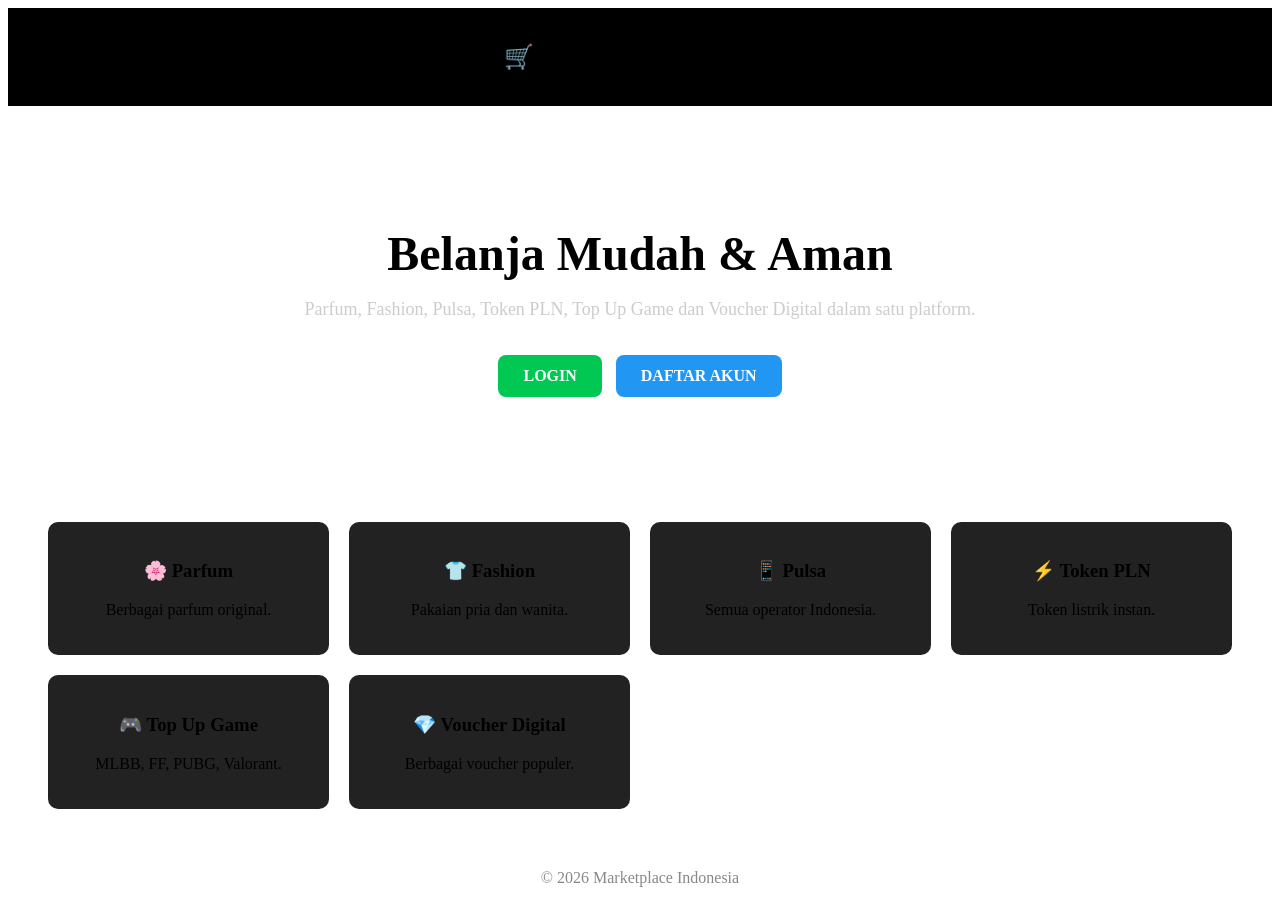
==== index.html @ e3d0f4f4 "Create index.html" ====
<!DOCTYPE html>
<html lang="id">
<head>
<meta charset="UTF-8">
<meta name="viewport" content="width=device-width, initial-scale=1.0">
<title>Marketplace Indonesia</title>

<link rel="stylesheet" href="css/style.css">

<style>
.hero{
    text-align:center;
    padding:80px 20px;
}

.hero h1{
    font-size:48px;
    margin-bottom:10px;
}

.hero p{
    font-size:18px;
    color:#ccc;
}

.btn-group{
    margin-top:30px;
}

.btn{
    display:inline-block;
    padding:12px 25px;
    margin:5px;
    border-radius:8px;
    text-decoration:none;
    font-weight:bold;
}

.btn-login{
    background:#00c853;
    color:white;
}

.btn-register{
    background:#2196f3;
    color:white;
}

.features{
    display:grid;
    grid-template-columns:repeat(auto-fit,minmax(250px,1fr));
    gap:20px;
    padding:40px;
}

.feature-box{
    background:#222;
    padding:20px;
    border-radius:10px;
    text-align:center;
}

footer{
    text-align:center;
    padding:20px;
    color:#888;
}
</style>

</head>
<body>

<header style="background:#000;padding:15px;">
    <h2 style="text-align:center;">
        🛒 Marketplace Indonesia
    </h2>
</header>

<section class="hero">

    <h1>Belanja Mudah & Aman</h1>

    <p>
        Parfum, Fashion, Pulsa, Token PLN,
        Top Up Game dan Voucher Digital
        dalam satu platform.
    </p>

    <div class="btn-group">
        <a href="login.html" class="btn btn-login">
            LOGIN
        </a>

        <a href="register.html" class="btn btn-register">
            DAFTAR AKUN
        </a>
    </div>

</section>

<section class="features">

    <div class="feature-box">
        <h3>🌸 Parfum</h3>
        <p>Berbagai parfum original.</p>
    </div>

    <div class="feature-box">
        <h3>👕 Fashion</h3>
        <p>Pakaian pria dan wanita.</p>
    </div>

    <div class="feature-box">
        <h3>📱 Pulsa</h3>
        <p>Semua operator Indonesia.</p>
    </div>

    <div class="feature-box">
        <h3>⚡ Token PLN</h3>
        <p>Token listrik instan.</p>
    </div>

    <div class="feature-box">
        <h3>🎮 Top Up Game</h3>
        <p>MLBB, FF, PUBG, Valorant.</p>
    </div>

    <div class="feature-box">
        <h3>💎 Voucher Digital</h3>
        <p>Berbagai voucher populer.</p>
    </div>

</section>

<footer>
    © 2026 Marketplace Indonesia
</footer>

</body>
</html>
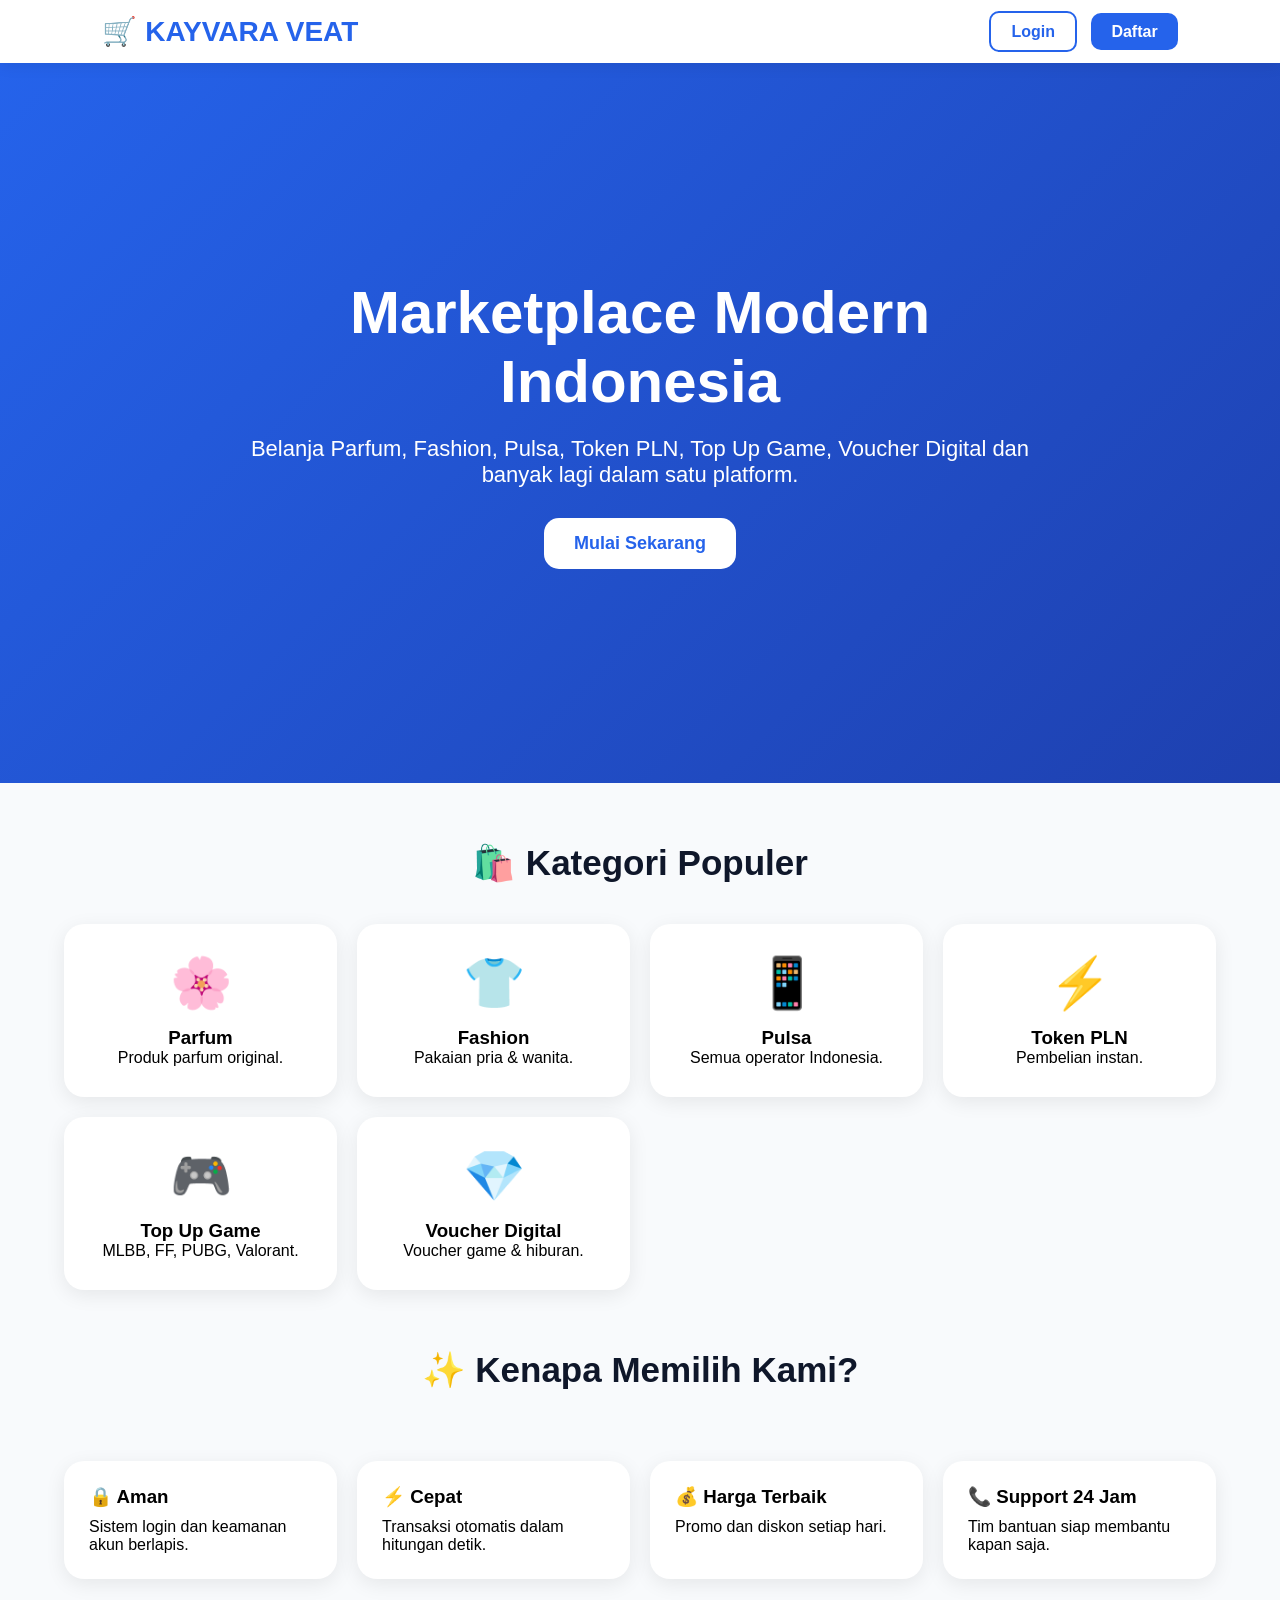
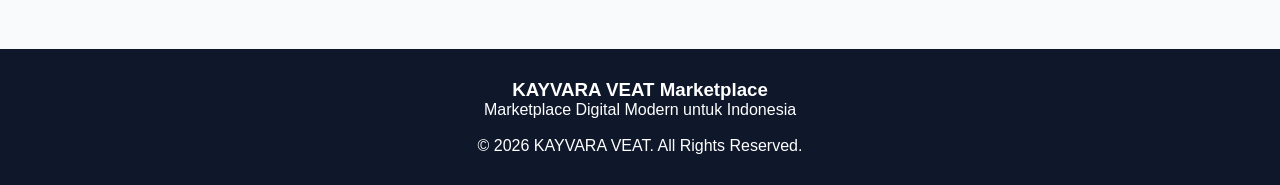
==== commit a04deb45: "Update index.html" ====
--- a/index.html
+++ b/index.html
@@ -3,137 +3,295 @@
 <head>
 <meta charset="UTF-8">
 <meta name="viewport" content="width=device-width, initial-scale=1.0">
-<title>Marketplace Indonesia</title>
-
-<link rel="stylesheet" href="css/style.css">
+<title>KAYVARA VEAT Marketplace</title>
 
 <style>
+
+*{
+    margin:0;
+    padding:0;
+    box-sizing:border-box;
+    font-family:'Segoe UI',sans-serif;
+}
+
+body{
+    background:#f8fafc;
+}
+
+/* HEADER */
+
+header{
+    background:white;
+    padding:15px 8%;
+    display:flex;
+    justify-content:space-between;
+    align-items:center;
+    box-shadow:0 2px 15px rgba(0,0,0,.08);
+    position:sticky;
+    top:0;
+    z-index:1000;
+}
+
+.logo{
+    font-size:28px;
+    font-weight:bold;
+    color:#2563eb;
+}
+
+.nav-buttons a{
+    text-decoration:none;
+    margin-left:10px;
+}
+
+.login-btn{
+    padding:10px 20px;
+    border:2px solid #2563eb;
+    border-radius:10px;
+    color:#2563eb;
+    font-weight:bold;
+}
+
+.register-btn{
+    padding:10px 20px;
+    background:#2563eb;
+    border-radius:10px;
+    color:white;
+    font-weight:bold;
+}
+
+/* HERO */
+
 .hero{
-    text-align:center;
-    padding:80px 20px;
+    min-height:80vh;
+    background:linear-gradient(
+    135deg,
+    #2563eb,
+    #1e40af
+    );
+    color:white;
+    display:flex;
+    align-items:center;
+    justify-content:center;
+    text-align:center;
+    padding:40px;
+}
+
+.hero-content{
+    max-width:800px;
 }
 
 .hero h1{
-    font-size:48px;
-    margin-bottom:10px;
+    font-size:60px;
+    margin-bottom:20px;
 }
 
 .hero p{
+    font-size:22px;
+    margin-bottom:30px;
+}
+
+.hero-btn{
+    display:inline-block;
+    background:white;
+    color:#2563eb;
+    padding:15px 30px;
+    border-radius:15px;
+    text-decoration:none;
+    font-weight:bold;
     font-size:18px;
-    color:#ccc;
-}
-
-.btn-group{
-    margin-top:30px;
-}
-
-.btn{
-    display:inline-block;
-    padding:12px 25px;
-    margin:5px;
-    border-radius:8px;
-    text-decoration:none;
-    font-weight:bold;
-}
-
-.btn-login{
-    background:#00c853;
-    color:white;
-}
-
-.btn-register{
-    background:#2196f3;
-    color:white;
-}
+}
+
+/* KATEGORI */
+
+.section-title{
+    text-align:center;
+    margin-top:60px;
+    margin-bottom:40px;
+    font-size:35px;
+    color:#0f172a;
+}
+
+.categories{
+    width:90%;
+    margin:auto;
+    display:grid;
+    grid-template-columns:repeat(auto-fit,minmax(220px,1fr));
+    gap:20px;
+}
+
+.category-card{
+    background:white;
+    padding:30px;
+    border-radius:20px;
+    text-align:center;
+    box-shadow:0 5px 20px rgba(0,0,0,.08);
+    transition:.3s;
+}
+
+.category-card:hover{
+    transform:translateY(-8px);
+}
+
+.category-icon{
+    font-size:50px;
+    margin-bottom:15px;
+}
+
+/* FITUR */
 
 .features{
+    width:90%;
+    margin:70px auto;
     display:grid;
     grid-template-columns:repeat(auto-fit,minmax(250px,1fr));
     gap:20px;
-    padding:40px;
-}
-
-.feature-box{
-    background:#222;
-    padding:20px;
-    border-radius:10px;
-    text-align:center;
-}
+}
+
+.feature{
+    background:white;
+    border-radius:20px;
+    padding:25px;
+    box-shadow:0 5px 20px rgba(0,0,0,.08);
+}
+
+.feature h3{
+    margin-bottom:10px;
+}
+
+/* FOOTER */
 
 footer{
-    text-align:center;
-    padding:20px;
-    color:#888;
-}
+    margin-top:60px;
+    background:#0f172a;
+    color:white;
+    text-align:center;
+    padding:30px;
+}
+
 </style>
 
 </head>
 <body>
 
-<header style="background:#000;padding:15px;">
-    <h2 style="text-align:center;">
-        🛒 Marketplace Indonesia
-    </h2>
+<header>
+
+<div class="logo">
+🛒 KAYVARA VEAT
+</div>
+
+<div class="nav-buttons">
+<a href="login.html" class="login-btn">Login</a>
+<a href="register.html" class="register-btn">Daftar</a>
+</div>
+
 </header>
 
 <section class="hero">
 
-    <h1>Belanja Mudah & Aman</h1>
-
-    <p>
-        Parfum, Fashion, Pulsa, Token PLN,
-        Top Up Game dan Voucher Digital
-        dalam satu platform.
-    </p>
-
-    <div class="btn-group">
-        <a href="login.html" class="btn btn-login">
-            LOGIN
-        </a>
-
-        <a href="register.html" class="btn btn-register">
-            DAFTAR AKUN
-        </a>
-    </div>
+<div class="hero-content">
+
+<h1>Marketplace Modern Indonesia</h1>
+
+<p>
+Belanja Parfum, Fashion, Pulsa, Token PLN,
+Top Up Game, Voucher Digital dan banyak lagi
+dalam satu platform.
+</p>
+
+<a href="register.html" class="hero-btn">
+Mulai Sekarang
+</a>
+
+</div>
 
 </section>
 
+<h2 class="section-title">
+🛍️ Kategori Populer
+</h2>
+
+<section class="categories">
+
+<div class="category-card">
+<div class="category-icon">🌸</div>
+<h3>Parfum</h3>
+<p>Produk parfum original.</p>
+</div>
+
+<div class="category-card">
+<div class="category-icon">👕</div>
+<h3>Fashion</h3>
+<p>Pakaian pria & wanita.</p>
+</div>
+
+<div class="category-card">
+<div class="category-icon">📱</div>
+<h3>Pulsa</h3>
+<p>Semua operator Indonesia.</p>
+</div>
+
+<div class="category-card">
+<div class="category-icon">⚡</div>
+<h3>Token PLN</h3>
+<p>Pembelian instan.</p>
+</div>
+
+<div class="category-card">
+<div class="category-icon">🎮</div>
+<h3>Top Up Game</h3>
+<p>MLBB, FF, PUBG, Valorant.</p>
+</div>
+
+<div class="category-card">
+<div class="category-icon">💎</div>
+<h3>Voucher Digital</h3>
+<p>Voucher game & hiburan.</p>
+</div>
+
+</section>
+
+<h2 class="section-title">
+✨ Kenapa Memilih Kami?
+</h2>
+
 <section class="features">
 
-    <div class="feature-box">
-        <h3>🌸 Parfum</h3>
-        <p>Berbagai parfum original.</p>
-    </div>
-
-    <div class="feature-box">
-        <h3>👕 Fashion</h3>
-        <p>Pakaian pria dan wanita.</p>
-    </div>
-
-    <div class="feature-box">
-        <h3>📱 Pulsa</h3>
-        <p>Semua operator Indonesia.</p>
-    </div>
-
-    <div class="feature-box">
-        <h3>⚡ Token PLN</h3>
-        <p>Token listrik instan.</p>
-    </div>
-
-    <div class="feature-box">
-        <h3>🎮 Top Up Game</h3>
-        <p>MLBB, FF, PUBG, Valorant.</p>
-    </div>
-
-    <div class="feature-box">
-        <h3>💎 Voucher Digital</h3>
-        <p>Berbagai voucher populer.</p>
-    </div>
+<div class="feature">
+<h3>🔒 Aman</h3>
+<p>Sistem login dan keamanan akun berlapis.</p>
+</div>
+
+<div class="feature">
+<h3>⚡ Cepat</h3>
+<p>Transaksi otomatis dalam hitungan detik.</p>
+</div>
+
+<div class="feature">
+<h3>💰 Harga Terbaik</h3>
+<p>Promo dan diskon setiap hari.</p>
+</div>
+
+<div class="feature">
+<h3>📞 Support 24 Jam</h3>
+<p>Tim bantuan siap membantu kapan saja.</p>
+</div>
 
 </section>
 
 <footer>
-    © 2026 Marketplace Indonesia
+
+<h3>KAYVARA VEAT Marketplace</h3>
+
+<p>
+Marketplace Digital Modern untuk Indonesia
+</p>
+
+<br>
+
+<p>
+© 2026 KAYVARA VEAT. All Rights Reserved.
+</p>
+
 </footer>
 
 </body>
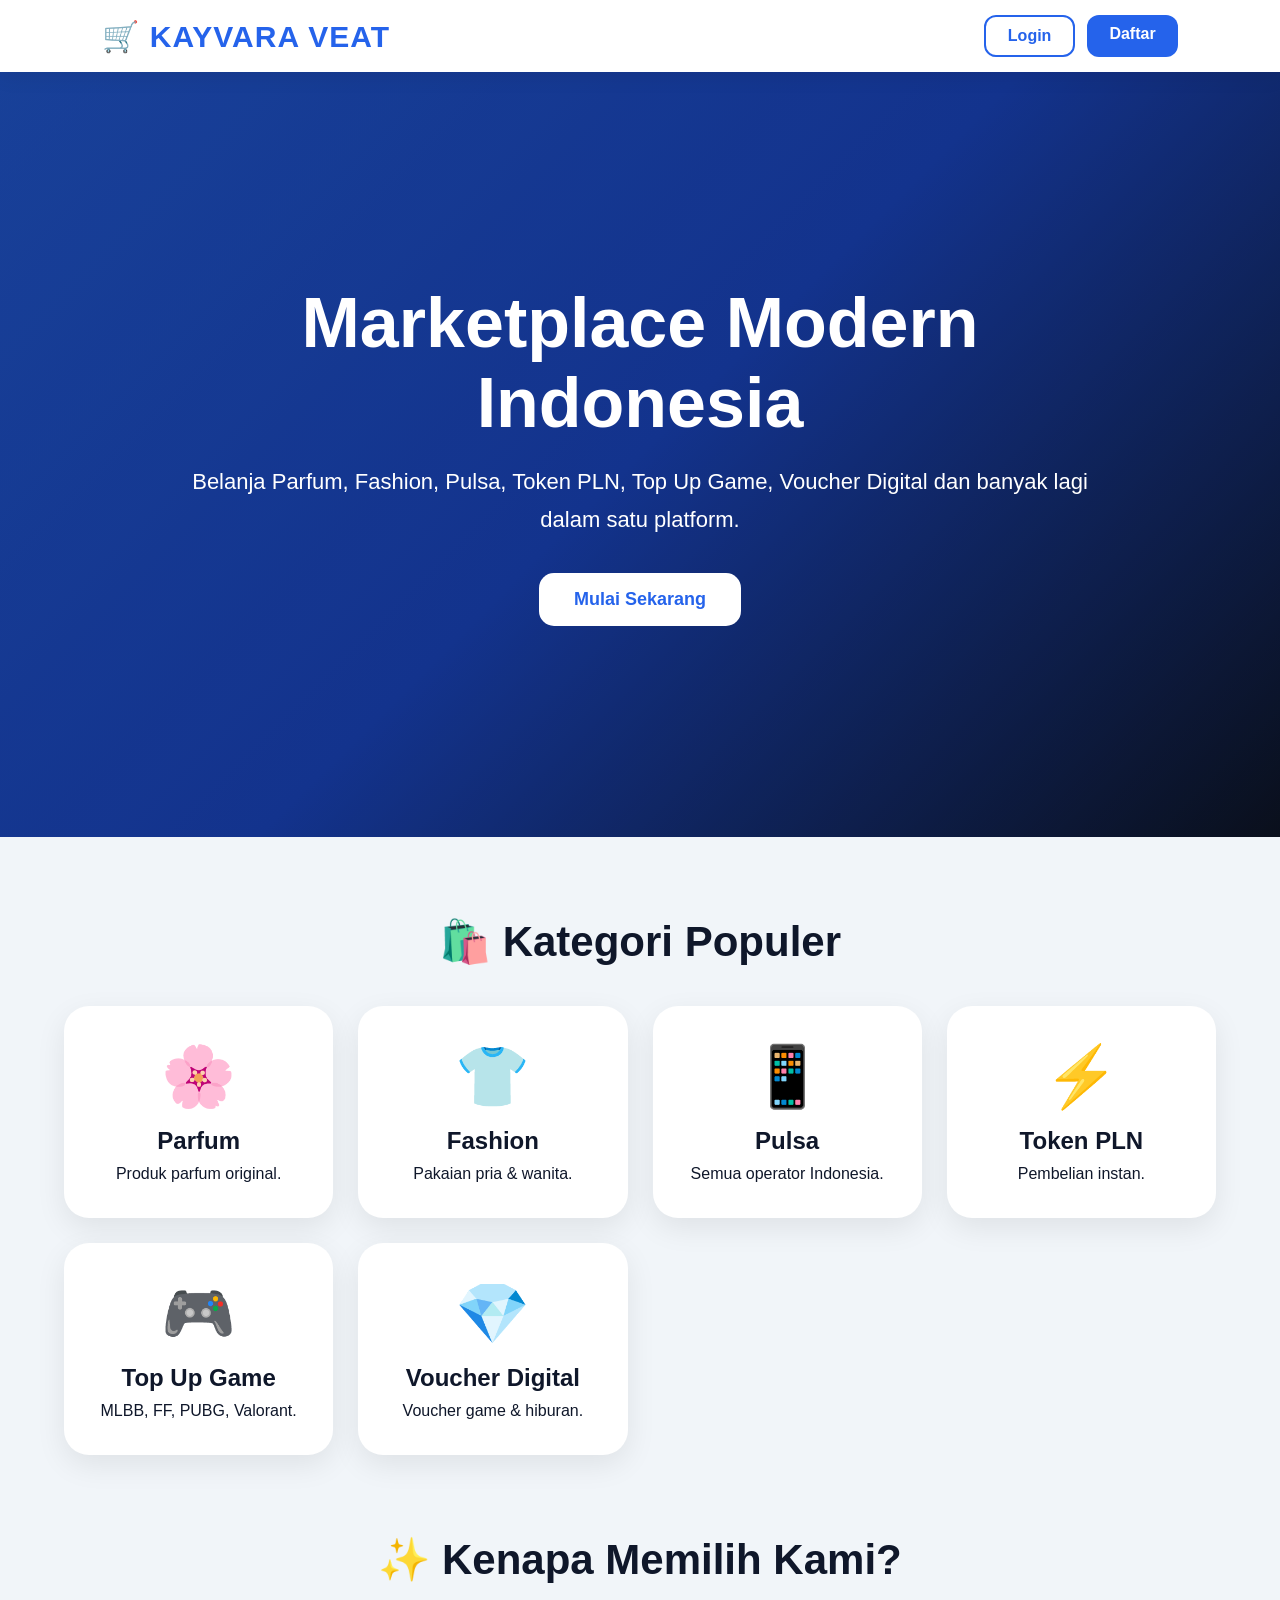
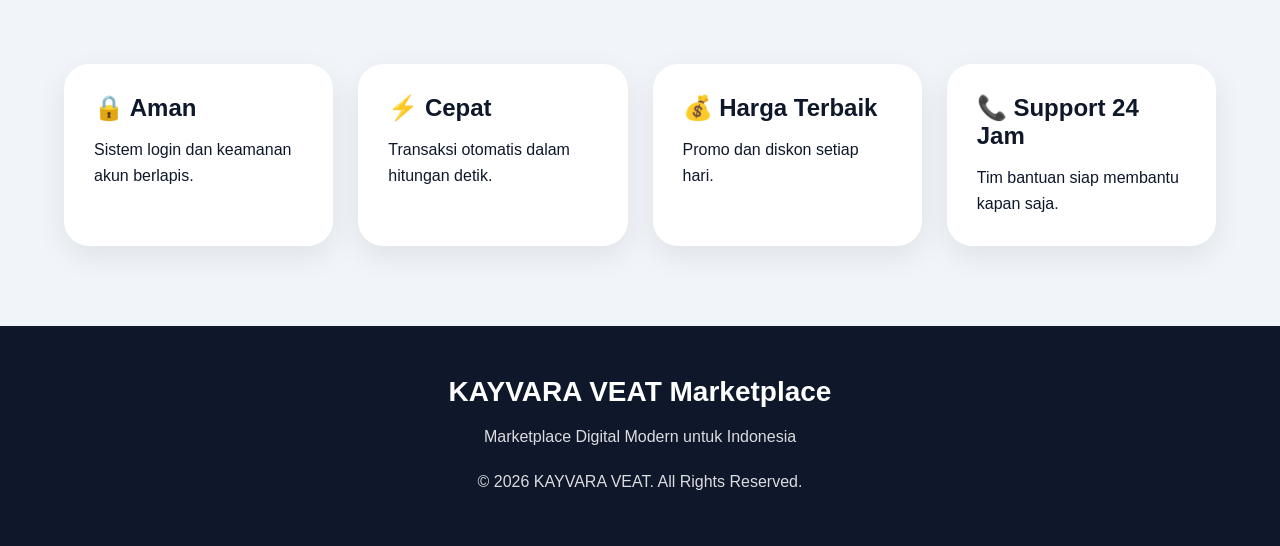
==== commit 6b7f68a0: "Update index.html" ====
--- a/index.html
+++ b/index.html
@@ -15,7 +15,8 @@
 }
 
 body{
-    background:#f8fafc;
+    background:#f1f5f9;
+    color:#0f172a;
 }
 
 /* HEADER */
@@ -26,148 +27,241 @@
     display:flex;
     justify-content:space-between;
     align-items:center;
-    box-shadow:0 2px 15px rgba(0,0,0,.08);
+    box-shadow:0 4px 20px rgba(0,0,0,.08);
     position:sticky;
     top:0;
     z-index:1000;
 }
 
 .logo{
-    font-size:28px;
-    font-weight:bold;
+    font-size:30px;
+    font-weight:800;
     color:#2563eb;
+    letter-spacing:1px;
+}
+
+.nav-buttons{
+    display:flex;
+    gap:12px;
 }
 
 .nav-buttons a{
     text-decoration:none;
-    margin-left:10px;
 }
 
 .login-btn{
-    padding:10px 20px;
+    padding:10px 22px;
     border:2px solid #2563eb;
-    border-radius:10px;
+    border-radius:12px;
     color:#2563eb;
-    font-weight:bold;
+    font-weight:700;
+    transition:.3s;
+}
+
+.login-btn:hover{
+    background:#2563eb;
+    color:white;
 }
 
 .register-btn{
-    padding:10px 20px;
+    padding:10px 22px;
     background:#2563eb;
-    border-radius:10px;
+    border-radius:12px;
     color:white;
-    font-weight:bold;
+    font-weight:700;
+    transition:.3s;
+}
+
+.register-btn:hover{
+    background:#1d4ed8;
+    transform:translateY(-2px);
 }
 
 /* HERO */
 
 .hero{
-    min-height:80vh;
-    background:linear-gradient(
+    min-height:85vh;
+    background:
+    linear-gradient(
+    rgba(0,0,0,.35),
+    rgba(0,0,0,.35)
+    ),
+    linear-gradient(
     135deg,
     #2563eb,
-    #1e40af
+    #1d4ed8,
+    #0f172a
     );
+
+    display:flex;
+    justify-content:center;
+    align-items:center;
+    text-align:center;
     color:white;
-    display:flex;
-    align-items:center;
-    justify-content:center;
-    text-align:center;
     padding:40px;
 }
 
 .hero-content{
-    max-width:800px;
+    max-width:900px;
 }
 
 .hero h1{
-    font-size:60px;
+    font-size:70px;
     margin-bottom:20px;
+    font-weight:800;
 }
 
 .hero p{
     font-size:22px;
-    margin-bottom:30px;
+    line-height:1.7;
+    margin-bottom:35px;
 }
 
 .hero-btn{
     display:inline-block;
     background:white;
     color:#2563eb;
-    padding:15px 30px;
+    padding:16px 35px;
     border-radius:15px;
     text-decoration:none;
     font-weight:bold;
     font-size:18px;
-}
-
-/* KATEGORI */
+    transition:.3s;
+}
+
+.hero-btn:hover{
+    transform:translateY(-5px);
+    box-shadow:0 10px 30px rgba(255,255,255,.25);
+}
+
+/* TITLE */
 
 .section-title{
     text-align:center;
-    margin-top:60px;
+    margin-top:80px;
     margin-bottom:40px;
-    font-size:35px;
+    font-size:42px;
+    font-weight:800;
     color:#0f172a;
 }
+
+/* CATEGORY */
 
 .categories{
     width:90%;
     margin:auto;
     display:grid;
-    grid-template-columns:repeat(auto-fit,minmax(220px,1fr));
-    gap:20px;
+    grid-template-columns:repeat(auto-fit,minmax(250px,1fr));
+    gap:25px;
 }
 
 .category-card{
     background:white;
-    padding:30px;
-    border-radius:20px;
+    border-radius:25px;
+    padding:35px;
     text-align:center;
-    box-shadow:0 5px 20px rgba(0,0,0,.08);
-    transition:.3s;
+    box-shadow:0 10px 30px rgba(0,0,0,.08);
+    transition:.4s;
 }
 
 .category-card:hover{
-    transform:translateY(-8px);
+    transform:translateY(-10px);
+    box-shadow:0 20px 40px rgba(37,99,235,.15);
 }
 
 .category-icon{
-    font-size:50px;
+    font-size:60px;
     margin-bottom:15px;
 }
 
-/* FITUR */
+.category-card h3{
+    margin-bottom:10px;
+    font-size:24px;
+}
+
+/* FEATURES */
 
 .features{
     width:90%;
-    margin:70px auto;
+    margin:80px auto;
     display:grid;
     grid-template-columns:repeat(auto-fit,minmax(250px,1fr));
-    gap:20px;
+    gap:25px;
 }
 
 .feature{
     background:white;
-    border-radius:20px;
-    padding:25px;
-    box-shadow:0 5px 20px rgba(0,0,0,.08);
+    padding:30px;
+    border-radius:25px;
+    box-shadow:0 10px 30px rgba(0,0,0,.08);
+    transition:.3s;
+}
+
+.feature:hover{
+    transform:translateY(-8px);
 }
 
 .feature h3{
-    margin-bottom:10px;
+    margin-bottom:15px;
+    font-size:24px;
+}
+
+.feature p{
+    line-height:1.6;
 }
 
 /* FOOTER */
 
 footer{
-    margin-top:60px;
+    margin-top:80px;
     background:#0f172a;
     color:white;
     text-align:center;
-    padding:30px;
-}
-
+    padding:50px 20px;
+}
+
+footer h3{
+    margin-bottom:15px;
+    font-size:28px;
+}
+
+footer p{
+    opacity:.85;
+    line-height:1.7;
+}
+
+/* SCROLLBAR */
+
+::-webkit-scrollbar{
+    width:10px;
+}
+
+::-webkit-scrollbar-thumb{
+    background:#2563eb;
+    border-radius:20px;
+}
+
+/* MOBILE */
+
+@media(max-width:768px){
+
+.hero h1{
+    font-size:45px;
+}
+
+.hero p{
+    font-size:18px;
+}
+
+.logo{
+    font-size:22px;
+}
+
+header{
+    padding:15px 5%;
+}
+
+}
 </style>
 
 </head>
